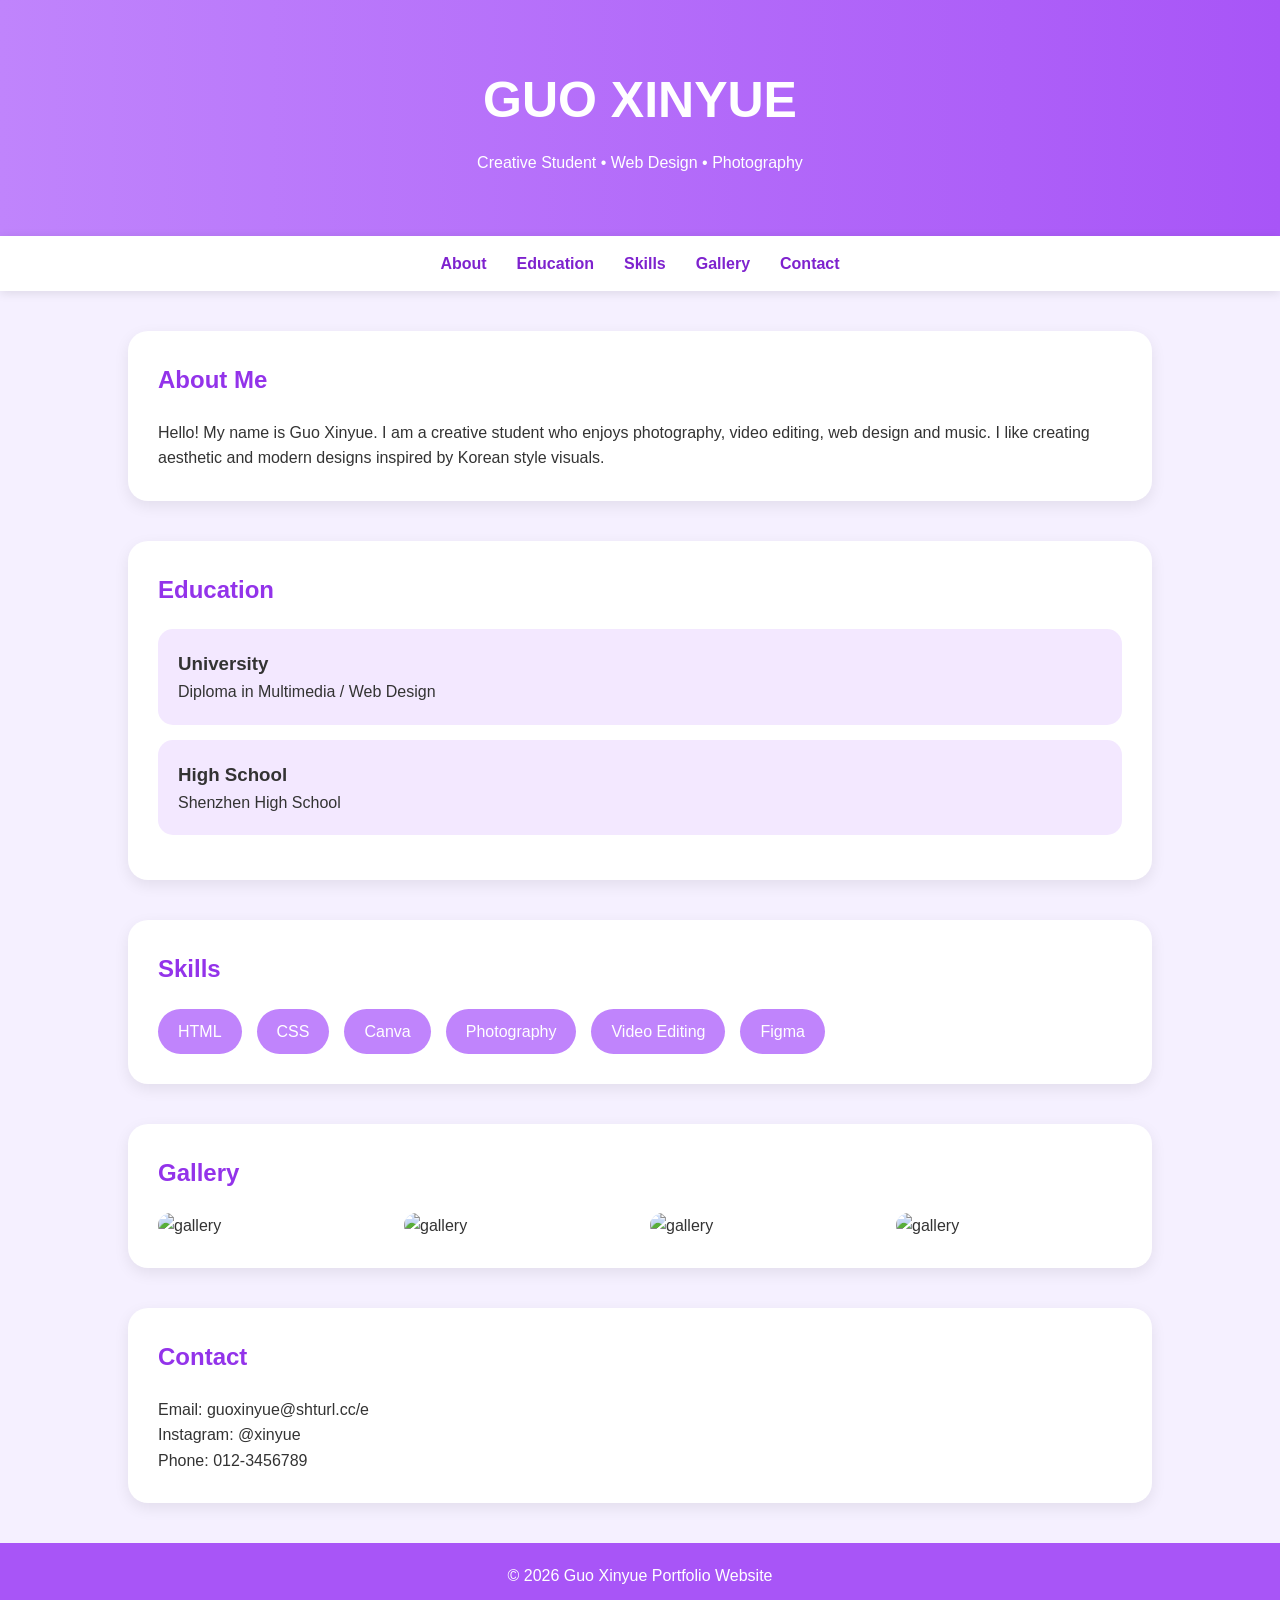
==== index.html @ 6a778712 "Rename !DOCTYPE.html to index.html" ====
<!DOCTYPE html>
<html lang="en">
<head>
    <meta charset="UTF-8">
    <!-- 修复：initial-scale 拼写错误 -->
    <meta name="viewport" content="width=device-width, initial-scale=1.0">
    <title>Guo Xinyue Portfolio</title>
    <link rel="stylesheet" href="shturl.cc">
</head>

<body>

    <header>
        <h1>GUO XINYUE</h1>
        <p>Creative Student • Web Design • Photography</p>
    </header>

    <nav>
        <a href="#about">About</a>
        <a href="#education">Education</a>
        <a href="#skills">Skills</a>
        <a href="#gallery">Gallery</a>
        <a href="#contact">Contact</a>
    </nav>

    <section id="about">
        <h2>About Me</h2>
        <p>
            Hello! My name is Guo Xinyue.
            I am a creative student who enjoys photography,
            video editing, web design and music.
            I like creating aesthetic and modern designs
            inspired by Korean style visuals.
        </p>
    </section>

    <section id="education">
        <h2>Education</h2>
        <div class="card">
            <h3>University</h3>
            <p>Diploma in Multimedia / Web Design</p>
    </div>
        <div class="card">
            <h3>High School</h3>
            <p>Shenzhen High School</p>
        </div>
    </section>

    <section id="skills">
        <h2>Skills</h2>
        <div class="skills-container">
            <div class="skill">HTML</div>
            <div class="skill">CSS</div>
            <div class="skill">Canva</div>
            <div class="skill">Photography</div>
            <div class="skill">Video Editing</div>
            <div class="skill">Figma</div>
        </div>
    </section>

    <section id="gallery">
        <h2>Gallery</h2>
        <div class="gallery-container">
            <img src="shturl.cc/yFTj8fmu2I1XIqxyo" alt="gallery">
            <img src="shturl.cc/M9b1vaDNbjsiZeDHr" alt="gallery">
            <img src="shturl.cc/WpI3Sjqth5vfhHDaR" alt="gallery">
            <img src="shturl.cc/FHzVWiUY0Lk1vYU6d" alt="gallery">
        </div>
    </section>

    <section id="contact">
        <h2>Contact</h2>
        <p>Email: guoxinyue@shturl.cc/e</p>
        <p>Instagram: @xinyue</p>
        <p>Phone: 012-3456789</p>
    </section>

    <footer>
        <p>© 2026 Guo Xinyue Portfolio Website</p>
    </footer>

</body>
</html>
<link rel="stylesheet" href="style.css">
---- style.css ----
*{
    margin:0;
    padding:0;
    box-sizing:border-box;
}

body{
    font-family: Arial, sans-serif;
    background:#f5f0ff;
    color:#333;
    line-height:1.6;
}

header{
    background:linear-gradient(to right,#c084fc,#a855f7);
    color:white;
    text-align:center;
    padding:60px 20px;
}

header h1{
    font-size:50px;
    margin-bottom:10px;
}

nav{
    background:white;
    display:flex;
    justify-content:center;
    gap:30px;
    padding:15px;
    position:sticky;
    top:0;
    box-shadow:0 2px 10px rgba(0,0,0,0.1);
}

nav a{
    text-decoration:none;
    color:#7e22ce;
    font-weight:bold;
}

nav a:hover{
    color:#c084fc;
}

section{
    width:80%;
    margin:40px auto;
    background:white;
    padding:30px;
    border-radius:20px;
    box-shadow:0 5px 15px rgba(0,0,0,0.08);
}

h2{
    color:#9333ea;
    margin-bottom:20px;
}

.card{
    background:#f3e8ff;
    padding:20px;
    margin-bottom:15px;
    border-radius:15px;
}

.skills-container{
    display:flex;
    flex-wrap:wrap;
    gap:15px;
}

.skill{
    background:#c084fc;
    color:white;
    padding:10px 20px;
    border-radius:30px;
}

.gallery-container{
    display:grid;
    grid-template-columns:repeat(auto-fit,minmax(200px,1fr));
    gap:20px;
}

.gallery-container img{
    width:100%;
    border-radius:15px;
    transition:0.3s;
}

.gallery-container img:hover{
    transform:scale(1.05);
}

footer{
    text-align:center;
    padding:20px;
    background:#a855f7;
    color:white;
    margin-top:40px;
}
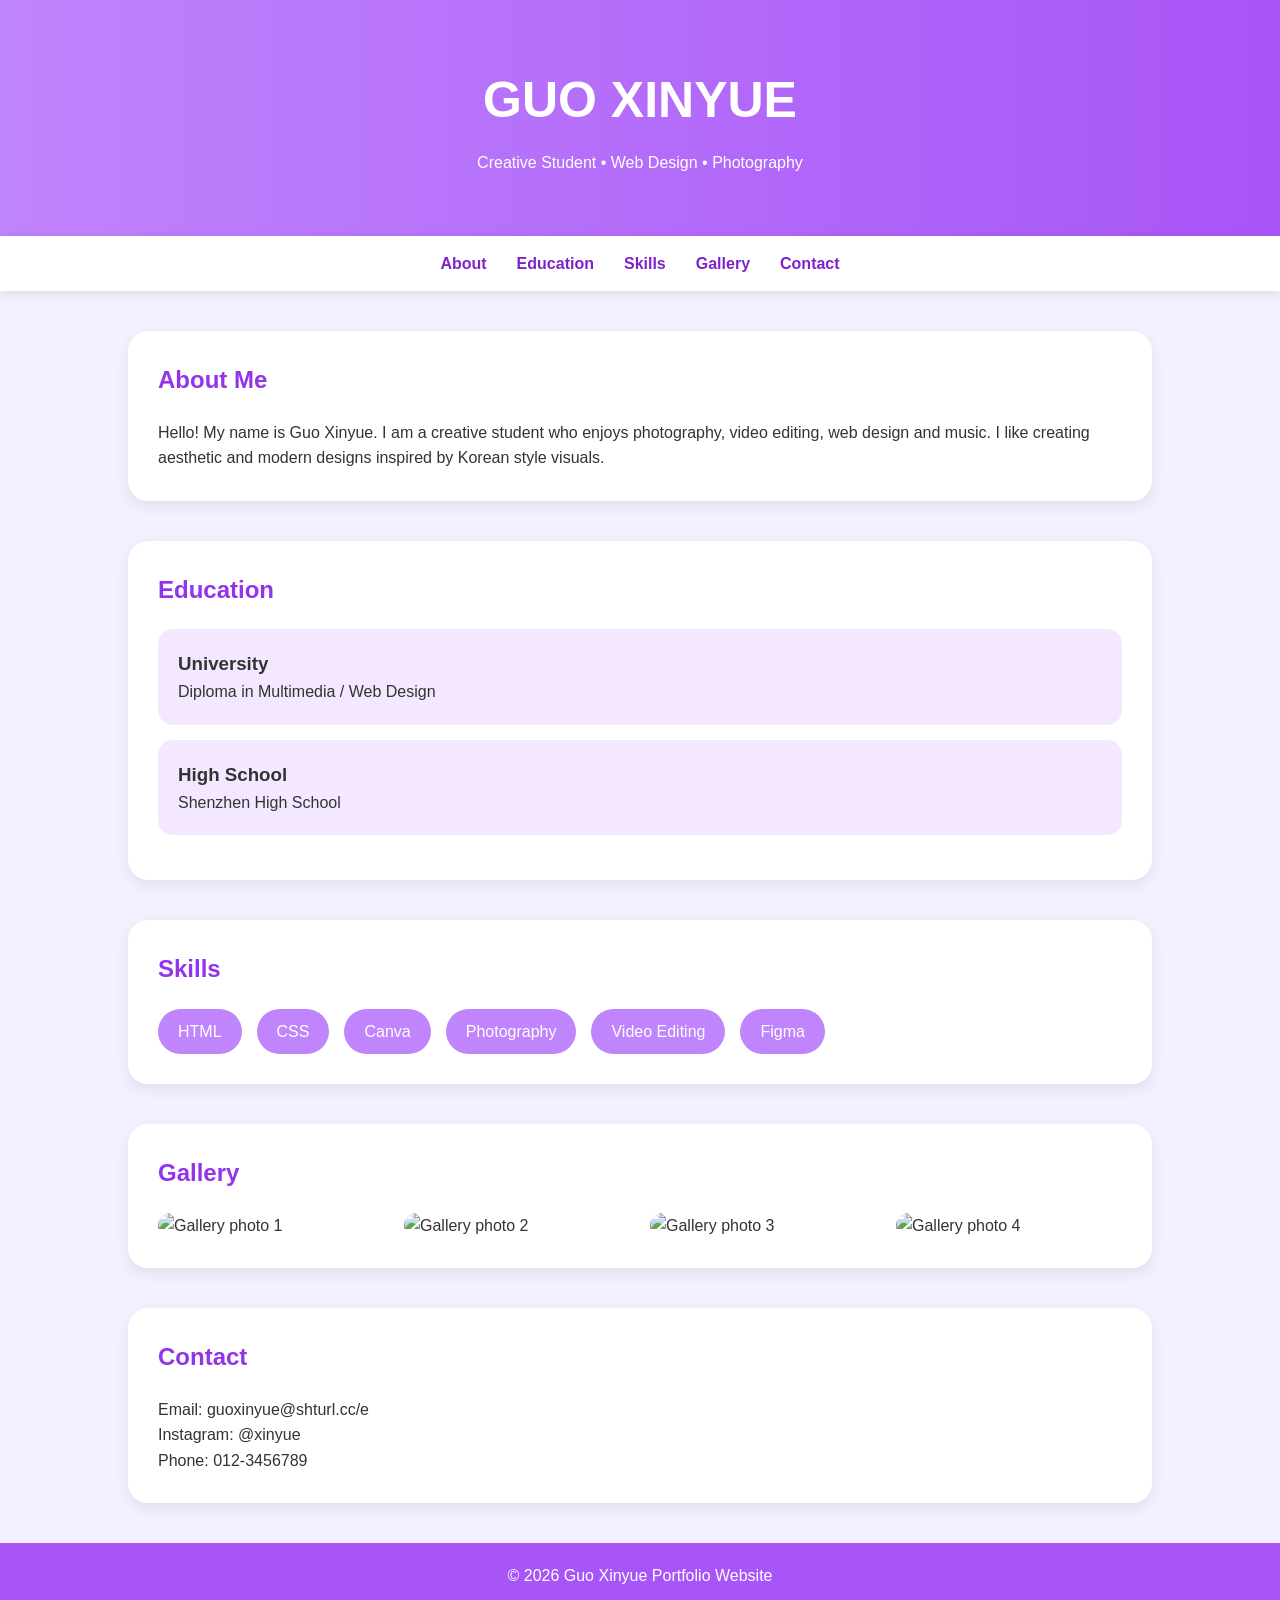
==== commit b8b75d80: "Update index.html" ====
--- a/index.html
+++ b/index.html
@@ -58,15 +58,15 @@
         </div>
     </section>
 
-    <section id="gallery">
-        <h2>Gallery</h2>
-        <div class="gallery-container">
-            <img src="shturl.cc/yFTj8fmu2I1XIqxyo" alt="gallery">
-            <img src="shturl.cc/M9b1vaDNbjsiZeDHr" alt="gallery">
-            <img src="shturl.cc/WpI3Sjqth5vfhHDaR" alt="gallery">
-            <img src="shturl.cc/FHzVWiUY0Lk1vYU6d" alt="gallery">
-        </div>
-    </section>
+  <section id="gallery">
+    <h2>Gallery</h2>
+    <div class="gallery-container">
+        <img src="photo1.jpg" alt="Gallery photo 1">
+        <img src="photo2.jpg" alt="Gallery photo 2">
+        <img src="photo3.jpg" alt="Gallery photo 3">
+        <img src="photo4.jpg" alt="Gallery photo 4">
+    </div>
+</section>
 
     <section id="contact">
         <h2>Contact</h2>
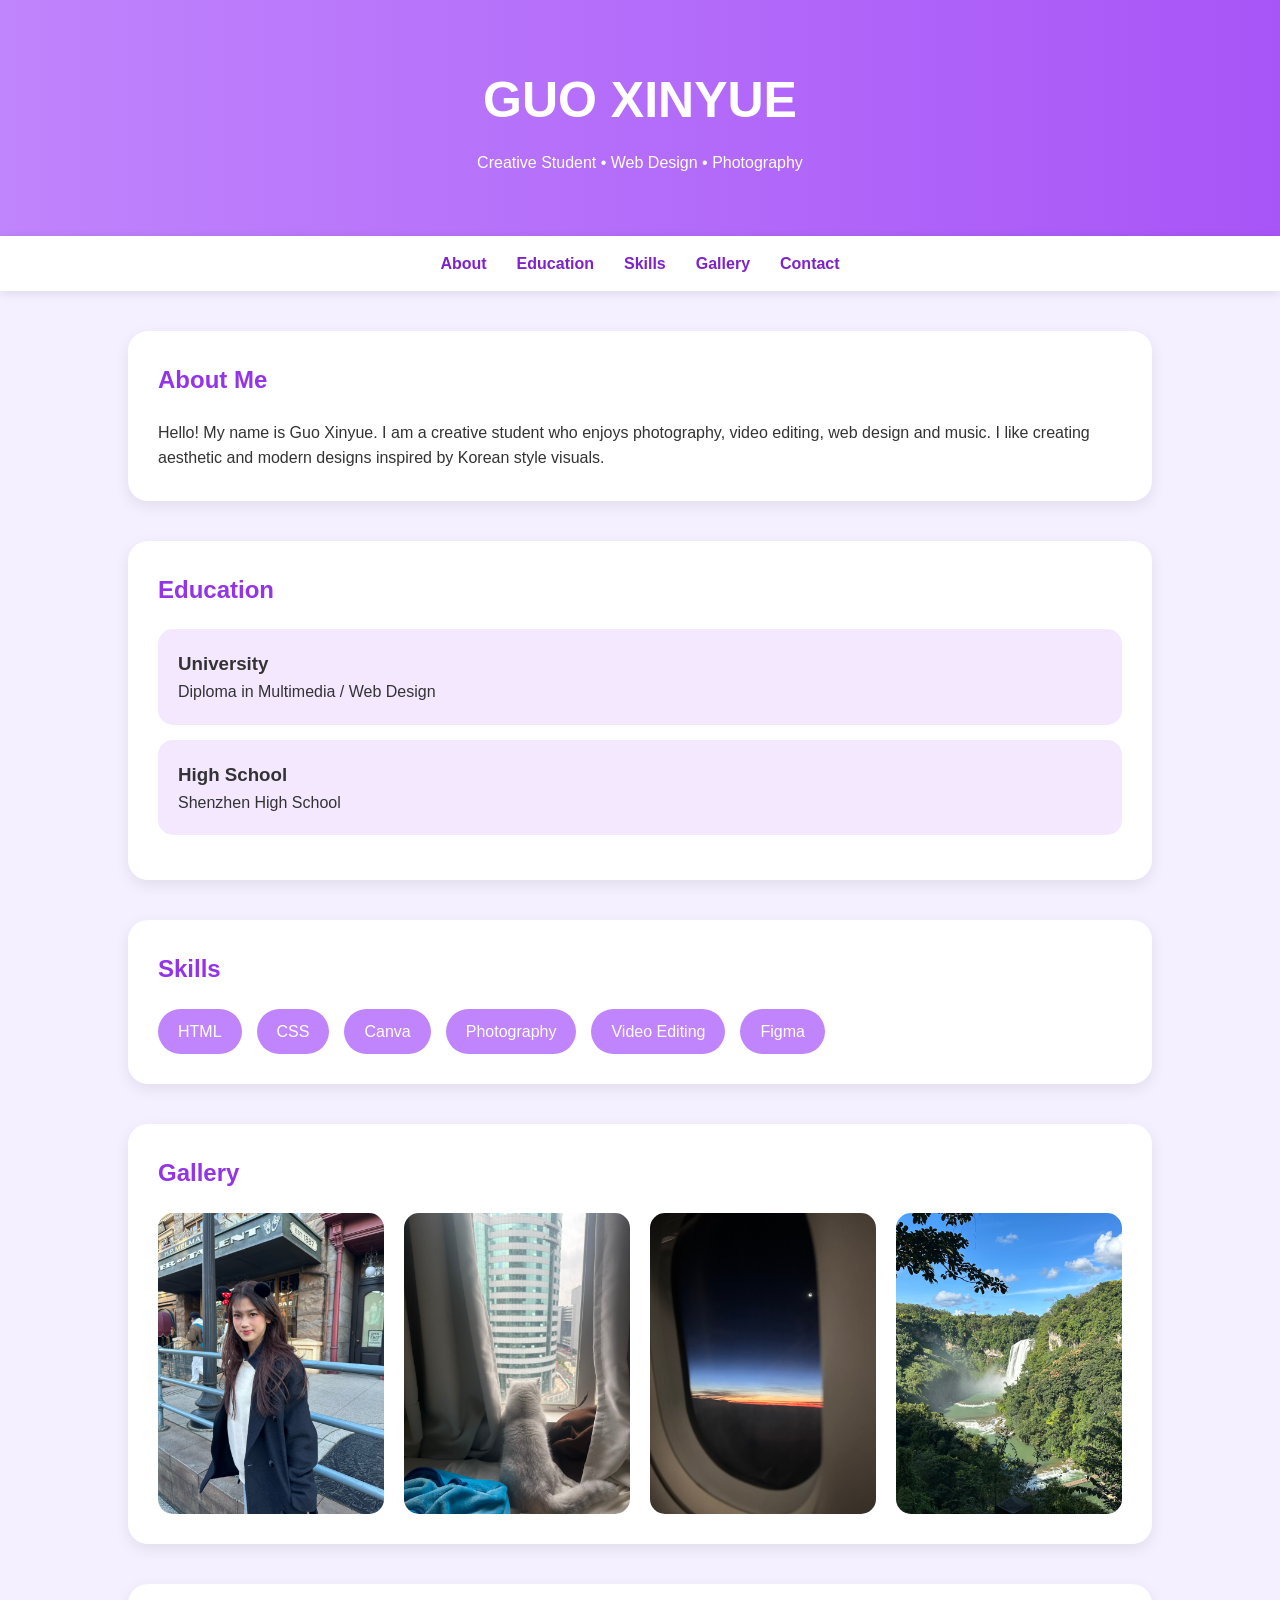
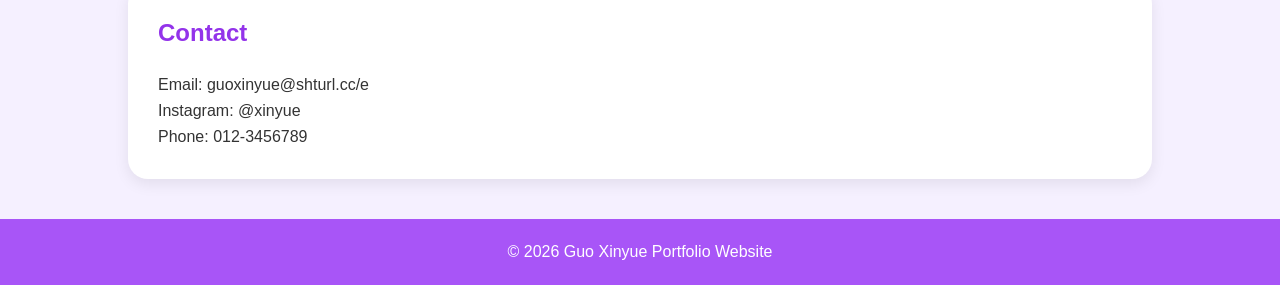
==== commit 1d22b167: "Update index.html" ====
--- a/index.html
+++ b/index.html
@@ -58,14 +58,14 @@
         </div>
     </section>
 
-  <section id="gallery">
-    <h2>Gallery</h2>
-    <div class="gallery-container">
-        <img src="photo1.jpg" alt="Gallery photo 1">
-        <img src="photo2.jpg" alt="Gallery photo 2">
-        <img src="photo3.jpg" alt="Gallery photo 3">
-        <img src="photo4.jpg" alt="Gallery photo 4">
-    </div>
+<section id="gallery">
+  <h2>Gallery</h2>
+  <div class="gallery-container">
+    <img src="photo1.jpg.jpg" alt="gallery">
+    <img src="photo2.jpg.jpg" alt="gallery">
+    <img src="photo3.jpg.jpg" alt="gallery">
+    <img src="photo4.jpg.jpg" alt="gallery">
+  </div>
 </section>
 
     <section id="contact">
